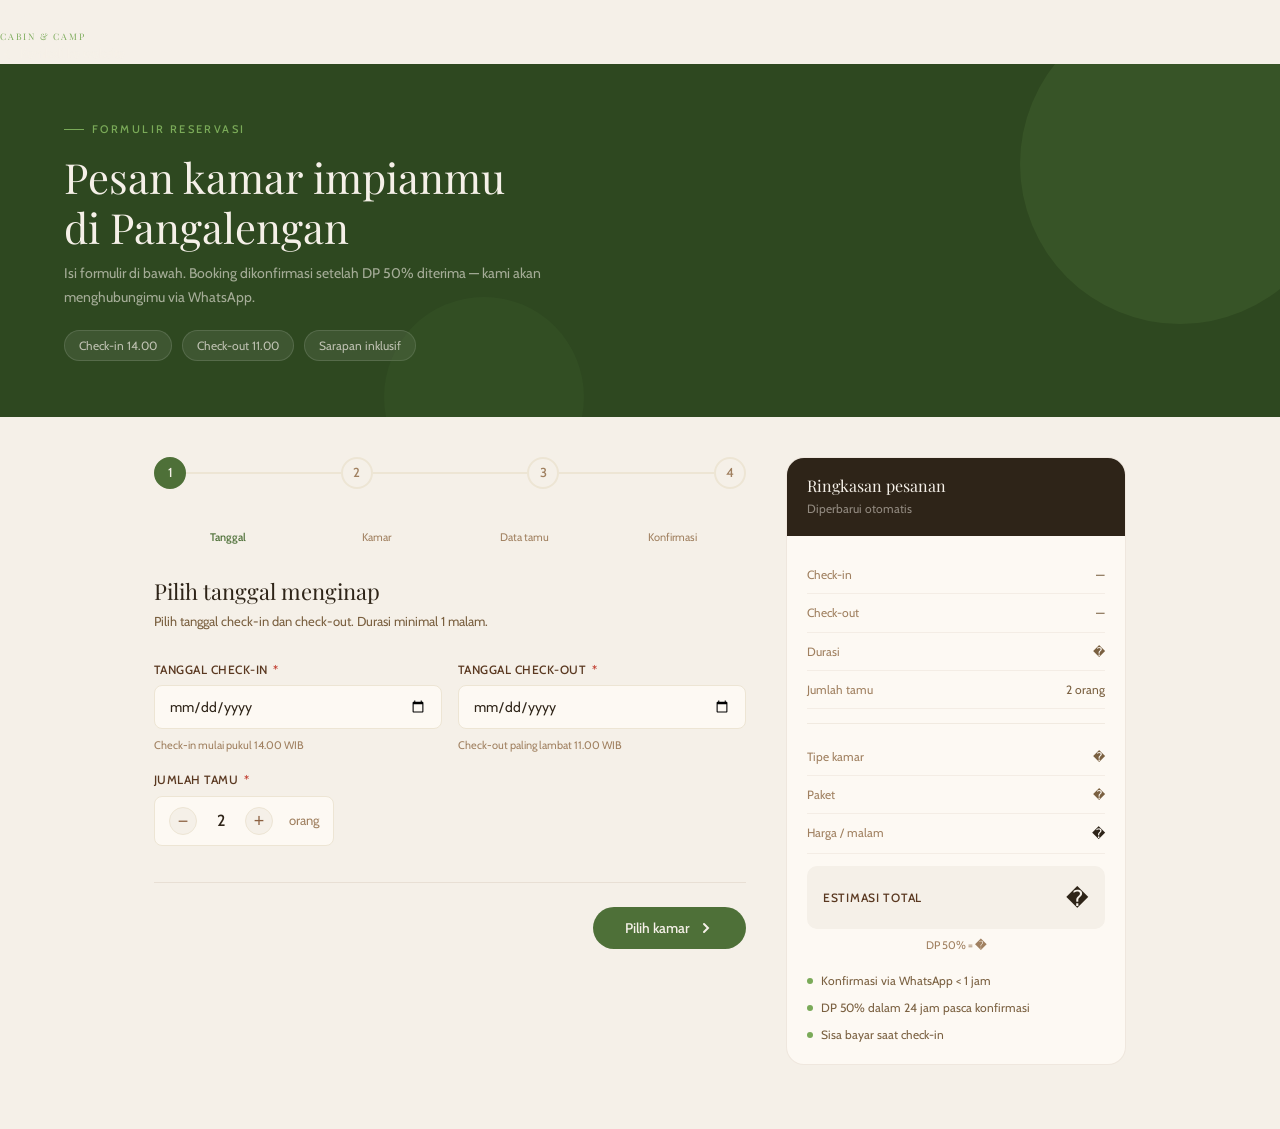
==== cascade-fixed/booking.html @ 4c0bd6e7 "Add files via upload" ====
<!DOCTYPE html>
<html lang="id">
<head>
<meta charset="UTF-8">
<meta name="viewport" content="width=device-width, initial-scale=1.0">
<meta name="description" content="Reservasi glamping Cascade Cabin & Camp — Pangalengan, Bandung.">
<title>Reservasi — Cascade Cabin &amp; Camp</title>
<link rel="preconnect" href="https://fonts.googleapis.com">
<link href="https://fonts.googleapis.com/css2?family=Playfair+Display:ital,wght@0,400;0,500;1,400&family=Cabin:wght@300;400;500&display=swap" rel="stylesheet">
<link rel="stylesheet" href="assets/css/style.css">
<link rel="stylesheet" href="assets/css/style.css">
<link rel="stylesheet" href="assets/css/booking.css">
</head>
<body>

<!-- HEADER -->
<header class="page-header">
  <a href="index.html" class="logo">Cascade <span>Cabin &amp; Camp</span></a>
  <a href="index.html" class="back-link">
    <svg width="14" height="14" viewBox="0 0 16 16" fill="none" stroke="currentColor" stroke-width="1.8" stroke-linecap="round"><path d="M10 4l-4 4 4 4"/></svg>
    Kembali ke website
  </a>
</header>

<!-- HERO BANNER -->
<div class="form-hero">
  <div class="eyebrow">Formulir reservasi</div>
  <h1>Pesan kamar impianmu<br>di Pangalengan</h1>
  <p>Isi formulir di bawah. Booking dikonfirmasi setelah DP 50% diterima — kami akan menghubungimu via WhatsApp.</p>
  <div class="hero-pills">
    <span class="hero-pill">Check-in 14.00</span>
    <span class="hero-pill">Check-out 11.00</span>
    <span class="hero-pill">Sarapan inklusif</span>
      </div>
</div>

<!-- FORM BODY -->
<div class="form-body">
  <div class="form-main">

    <!-- PROGRESS -->
    <div class="progress-track">
      <div class="step-dot active" id="dot-1"><span>1</span></div>
      <div class="step-line" id="line-1"></div>
      <div class="step-dot" id="dot-2"><span>2</span></div>
      <div class="step-line" id="line-2"></div>
      <div class="step-dot" id="dot-3"><span>3</span></div>
      <div class="step-line" id="line-3"></div>
      <div class="step-dot" id="dot-4"><span>4</span></div>
    </div>
    <div class="step-label-row">
      <div class="step-label active" id="lbl-1">Tanggal</div>
      <div class="step-label" id="lbl-2">Kamar</div>
      <div class="step-label" id="lbl-3">Data tamu</div>
      <div class="step-label" id="lbl-4">Konfirmasi</div>
    </div>

    <!-- STEP 1: TANGGAL -->
    <div class="form-section active" id="section-1">
      <h2 class="section-title-sm">Pilih tanggal menginap</h2>
      <p class="section-desc-sm">Pilih tanggal check-in dan check-out. Durasi minimal 1 malam.</p>

      <div class="field-row cols-2">
        <div class="form-field">
          <label class="form-label">Tanggal check-in <span class="req">*</span></label>
          <input type="date" class="form-input" id="checkin" required>
          <div style="font-size:11px;color:var(--text-muted);margin-top:2px;">Check-in mulai pukul 14.00 WIB</div>
          <div class="form-error" id="err-checkin">Pilih tanggal check-in</div>
        </div>
        <div class="form-field">
          <label class="form-label">Tanggal check-out <span class="req">*</span></label>
          <input type="date" class="form-input" id="checkout" required>
          <div style="font-size:11px;color:var(--text-muted);margin-top:2px;">Check-out paling lambat 11.00 WIB</div>
          <div class="form-error" id="err-checkout">Check-out harus setelah check-in</div>
        </div>
      </div>

      <div class="form-field" style="margin-bottom:16px;">
        <label class="form-label">Jumlah tamu <span class="req">*</span></label>
        <div class="counter-wrap">
          <button class="counter-btn" onclick="changeGuest(-1)" type="button">−</button>
          <div class="counter-num" id="guest-num">2</div>
          <button class="counter-btn" onclick="changeGuest(1)" type="button">+</button>
          <span style="font-size:13px;color:var(--text-muted);margin-left:4px;">orang</span>
        </div>
      </div>

      <div class="form-nav">
        <div></div>
        <button class="btn-next" onclick="goTo(2)" type="button">
          Pilih kamar
          <svg width="16" height="16" viewBox="0 0 16 16" fill="none" stroke="currentColor" stroke-width="2" stroke-linecap="round"><path d="M6 4l4 4-4 4"/></svg>
        </button>
      </div>
    </div>

    <!-- STEP 2: KAMAR & PAKET -->
    <div class="form-section" id="section-2">
      <h2 class="section-title-sm">Pilih tipe kamar</h2>
      <p class="section-desc-sm">Pilih tipe akomodasi yang kamu inginkan.</p>

      <div class="unit-grid">
        <div class="unit-card" id="unit-cabin" onclick="selectUnit('cabin')">
          <div class="unit-icon">🏕️</div>
          <div class="unit-name">Forest Tent</div>
          <div class="unit-cap">Maks 4 orang</div>
          <div class="unit-price" id="price-cabin"></div>
        </div>
        <div class="unit-card" id="unit-tent" onclick="selectUnit('tent')">
          <div class="unit-tag">Terlaris</div>
		  <div class="unit-icon">⛺</div>
          <div class="unit-name">Riverside Tent</div>
          <div class="unit-cap">Maks 4 orang</div>
          <div class="unit-price" id="price-tent"></div>
        </div>
        <div class="unit-card" id="unit-lodge" onclick="selectUnit('lodge')">
          <div class="unit-icon">🏠</div>
          <div class="unit-name">Riverside Glamping</div>
          <div class="unit-cap">Maks 6 orang</div>
          <div class="unit-price" id="price-lodge"></div>
        </div>
      </div>
      <div class="form-error" id="err-unit" style="margin-bottom:12px;">Pilih tipe kamar terlebih dahulu</div>

      <div class="form-nav">
        <button class="btn-back" onclick="goTo(1)" type="button">← Kembali</button>
        <button class="btn-next" onclick="goTo(3)" type="button">
          Data tamu
          <svg width="16" height="16" viewBox="0 0 16 16" fill="none" stroke="currentColor" stroke-width="2" stroke-linecap="round"><path d="M6 4l4 4-4 4"/></svg>
        </button>
      </div>
    </div>

    <!-- STEP 3: DATA TAMU -->
    <div class="form-section" id="section-3">
      <h2 class="section-title-sm">Data diri tamu</h2>
      <p class="section-desc-sm">Isi dengan data yang aktif. Konfirmasi booking akan dikirim via WhatsApp.</p>

      <div class="field-row cols-2">
        <div class="form-field">
          <label class="form-label">Nama lengkap <span class="req">*</span></label>
          <input type="text" class="form-input" id="nama" placeholder="Nama sesuai KTP">
          <div class="form-error" id="err-nama">Nama tidak boleh kosong</div>
        </div>
        <div class="form-field">
          <label class="form-label">Nomor WhatsApp <span class="req">*</span></label>
          <input type="tel" class="form-input" id="wa" placeholder="08xxxxxxxxxx">
          <div class="form-error" id="err-wa">Nomor WhatsApp tidak valid</div>
        </div>
      </div>

      <div class="field-row cols-2">
        <div class="form-field">
          <label class="form-label">Email</label>
          <input type="email" class="form-input" id="email" placeholder="email@contoh.com">
          <div class="form-error" id="err-email">Format email tidak valid</div>
        </div>
        <div class="form-field">
          <label class="form-label">Kota asal <span class="req">*</span></label>
          <input type="text" class="form-input" id="kota" placeholder="Jakarta, Depok, dll.">
          <div class="form-error" id="err-kota">Kota asal tidak boleh kosong</div>
        </div>
      </div>

      <div class="form-field" style="margin-bottom:16px;">
        <label class="form-label">Permintaan khusus</label>
        <div class="chip-group" id="chips">
          <div class="chip" onclick="toggleChip(this)">Sarapan vegetarian</div>
          <div class="chip" onclick="toggleChip(this)">Extra selimut</div>
          <div class="chip" onclick="toggleChip(this)">Dekorasi anniversary</div>
          <div class="chip" onclick="toggleChip(this)">Bawa hewan peliharaan</div>
          <div class="chip" onclick="toggleChip(this)">Anak bayi (perlu tempat tidur)</div>
          <div class="chip" onclick="toggleChip(this)">Jemput dari parkiran</div>
        </div>
      </div>

      <div class="form-field" style="margin-bottom:16px;">
        <label class="form-label">Catatan tambahan</label>
        <textarea class="form-textarea" id="catatan" placeholder="Alergi makanan, waktu tiba, atau hal lain yang perlu kami tahu..."></textarea>
      </div>

      <div class="form-field" style="margin-bottom:16px;">
        <label class="form-label">Dari mana kamu tahu Cascade? <span class="req">*</span></label>
        <select class="form-select" id="sumber">
          <option value="">— Pilih sumber —</option>
          <option>Instagram</option>
          <option>Google Maps</option>
          <option>TikTok</option>
          <option>Rekomendasi teman</option>
          <option>Website kami</option>
          <option>Lainnya</option>
        </select>
        <div class="form-error" id="err-sumber">Pilih salah satu</div>
      </div>

      <div class="form-nav">
        <button class="btn-back" onclick="goTo(2)" type="button">← Kembali</button>
        <button class="btn-next" onclick="goTo(4)" type="button">
          Review &amp; kirim
          <svg width="16" height="16" viewBox="0 0 16 16" fill="none" stroke="currentColor" stroke-width="2" stroke-linecap="round"><path d="M6 4l4 4-4 4"/></svg>
        </button>
      </div>
    </div>

    <!-- STEP 4: KONFIRMASI -->
    <div class="form-section" id="section-4">
      <h2 class="section-title-sm">Review pesanan</h2>
      <p class="section-desc-sm">Pastikan semua data sudah benar sebelum mengirim.</p>

      <div style="background:var(--white);border-radius:14px;border:1px solid rgba(139,96,64,0.12);padding:20px 24px;margin-bottom:20px;">
        <div style="font-size:11px;text-transform:uppercase;letter-spacing:0.12em;color:var(--text-muted);margin-bottom:14px;font-weight:500;">Ringkasan booking</div>
        <div id="review-content" style="display:flex;flex-direction:column;gap:10px;"></div>
      </div>

      <div style="background:rgba(78,112,56,0.06);border:1.5px solid rgba(78,112,56,0.18);border-radius:12px;padding:16px 20px;margin-bottom:28px;">
        <div style="font-size:13px;font-weight:500;color:var(--moss-dark);margin-bottom:6px;">Syarat &amp; ketentuan</div>
        <div style="font-size:12px;color:var(--text-soft);line-height:1.7;">DP 50% wajib dibayar dalam 24 jam setelah konfirmasi. Pembatalan &gt; 3 hari: DP kembali 50%. Pembatalan &lt; 3 hari: DP hangus, namun tanggal dapat digeser. Dengan mengirim formulir ini, kamu menyetujui syarat tersebut.</div>
      </div>

      <div class="form-nav">
        <button class="btn-back" onclick="goTo(3)" type="button">← Kembali</button>
        <button class="btn-submit" id="btn-submit" onclick="submitForm()" type="button">
          <div class="spinner"></div>
          <span class="btn-label">Kirim reservasi</span>
          <svg class="btn-icon" width="16" height="16" viewBox="0 0 16 16" fill="none" stroke="currentColor" stroke-width="2" stroke-linecap="round"><path d="M14 2L2 8l5 2 2 5 5-13z"/></svg>
        </button>
      </div>
    </div>

    <!-- SUCCESS -->
    <div class="success-screen" id="success-screen">
      <div class="success-icon">
        <svg viewBox="0 0 40 40" fill="none" xmlns="http://www.w3.org/2000/svg" width="36" height="36">
          <circle cx="20" cy="20" r="18" stroke="#4e7038" stroke-width="2"/>
          <path d="M12 20l6 6 10-12" stroke="#4e7038" stroke-width="2.5" stroke-linecap="round" stroke-linejoin="round"/>
        </svg>
      </div>
      <h2>Reservasi terkirim!</h2>
      <p>Terima kasih, <strong id="success-nama"></strong>. Tim kami akan menghubungimu via WhatsApp dalam 1 jam untuk konfirmasi dan informasi pembayaran DP.</p>
      <div class="success-id">
        ID Booking kamu
        <strong id="success-id-val"></strong>
      </div>
      <br>
      <a id="wa-link" href="#" class="btn btn-wa" target="_blank" style="display:inline-flex;align-items:center;gap:10px;padding:13px 28px;font-size:15px;">
        <svg viewBox="0 0 24 24" width="20" height="20" fill="white"><path d="M12 2C6.48 2 2 6.48 2 12c0 1.85.5 3.58 1.38 5.06L2 22l5.05-1.36C8.44 21.51 10.18 22 12 22c5.52 0 10-4.48 10-10S17.52 2 12 2z"/></svg>
        Chat konfirmasi via WhatsApp
      </a>
      <div style="margin-top:20px;">
        <a href="index.html" class="btn btn-secondary">← Kembali ke website</a>
      </div>
    </div>

  </div>

  <!-- SIDEBAR SUMMARY -->
  <div class="form-sidebar">
    <div class="summary-card">
      <div class="summary-head">
        <h3>Ringkasan pesanan</h3>
        <p>Diperbarui otomatis</p>
      </div>
      <div class="summary-body">
        <div class="summary-row"><div class="sum-label">Check-in</div><div class="sum-value muted" id="sum-checkin">—</div></div>
        <div class="summary-row"><div class="sum-label">Check-out</div><div class="sum-value muted" id="sum-checkout">—</div></div>
        <div class="summary-row"><div class="sum-label">Durasi</div><div class="sum-value muted" id="sum-durasi">—</div></div>
        <div class="summary-row"><div class="sum-label">Jumlah tamu</div><div class="sum-value muted" id="sum-tamu">2 orang</div></div>
        <div class="sum-divider"></div>
        <div class="summary-row"><div class="sum-label">Tipe kamar</div><div class="sum-value muted" id="sum-kamar">—</div></div>
        <div class="summary-row"><div class="sum-label">Paket</div><div class="sum-value muted" id="sum-paket">—</div></div>
        <div class="summary-row"><div class="sum-label">Harga / malam</div><div class="sum-value" id="sum-harga">—</div></div>
        <div class="sum-total">
          <div class="sum-total-label">Estimasi total</div>
          <div class="sum-total-amount" id="sum-total">—</div>
        </div>
        <div class="sum-note">DP 50% = <strong id="sum-dp">—</strong></div>
        <div class="sum-info">
          <div class="sum-info-item"><div class="sum-info-dot"></div>Konfirmasi via WhatsApp &lt; 1 jam</div>
          <div class="sum-info-item"><div class="sum-info-dot"></div>DP 50% dalam 24 jam pasca konfirmasi</div>
          <div class="sum-info-item"><div class="sum-info-dot"></div>Sisa bayar saat check-in</div>
        </div>
      </div>
    </div>
  </div>
</div>

<!-- script.js DULU (berisi CONFIG & helpers), booking.js SESUDAHNYA -->
<script src="assets/js/script.js"></script>
<script src="assets/js/booking.js"></script>
</body>
</html>
---- cascade-fixed/assets/css/style.css ----
/* ============================================================
   CASCADE CABIN & CAMP — Shared Public Stylesheet
   Dipakai oleh: index.html, booking.html
   ============================================================ */

/* ── RESET & BASE ── */
*, *::before, *::after { box-sizing: border-box; margin: 0; padding: 0; }

:root {
  /* Color palette */
  --cream:      #f5f0e8;
  --cream-dark: #ede5d4;
  --cream-mid:  #e8dcc8;
  --bark:       #8b6040;
  --bark-light: #c4a07a;
  --bark-dark:  #5a3820;
  --moss:       #4e7038;
  --moss-light: #7aaa58;
  --moss-dark:  #2e4820;
  --earth:      #2e2418;
  --sand:       #d4b88a;
  --white:      #fdf9f3;
  --text-main:  #2e2418;
  --text-soft:  #7a6040;
  --text-muted: #a08060;
  --error:      #c0392b;
  --success:    #2e7d32;

  /* Spacing */
  --space-xs: 4px;
  --space-sm: 8px;
  --space-md: 16px;
  --space-lg: 24px;
  --space-xl: 40px;
  --space-2xl: 64px;

  /* Typography */
  --font-display: 'Playfair Display', Georgia, serif;
  --font-body:    'Cabin', sans-serif;
  --h1: 64px;
  --h2: 42px;
  --h3: 24px;
  --body: 16px;
  --line-height: 1.6;

  /* Radius */
  --radius-sm: 8px;
  --radius-md: 12px;
  --radius-lg: 18px;
  --radius-xl: 24px;
  --radius-pill: 99px;

  /* Transitions */
  --transition: 0.2s ease;
}

html { scroll-behavior: smooth; }

body {
  font-family: var(--font-body);
  background: var(--cream);
  color: var(--text-main);
  font-size: var(--body);
  line-height: var(--line-height);
  overflow-x: hidden;
}

h1, h2, h3, h4 {
  font-family: var(--font-display);
  line-height: 1.2;
  font-weight: 400;
}

a { text-decoration: none; color: inherit; }
img { display: block; width: 100%; }

/* ── TYPOGRAPHY UTILITIES ── */
.eyebrow {
  display: inline-flex;
  align-items: center;
  gap: var(--space-sm);
  font-size: 11px;
  letter-spacing: 0.22em;
  text-transform: uppercase;
  color: var(--moss);
  font-weight: 500;
}
.eyebrow::before {
  content: '';
  width: 20px;
  height: 1.5px;
  background: var(--moss);
  display: block;
}

/* ── BUTTONS ── */
.btn {
  display: inline-flex;
  align-items: center;
  gap: var(--space-sm);
  font-family: var(--font-body);
  font-size: 14px;
  font-weight: 500;
  border: none;
  cursor: pointer;
  transition: background var(--transition), transform var(--transition), color var(--transition);
  text-decoration: none;
}

.btn-primary {
  background: #4e6b3a;
  color: #fff;
  padding: 12px 28px;
  border-radius: var(--radius-pill);
}
.btn-primary:hover { background: var(--moss-dark); transform: translateY(-1px); color: var(--cream); }

.btn-secondary {
  background: none;
  color: var(--bark);
  border-bottom: 1.5px solid var(--bark-light);
  padding-bottom: 2px;
  border-radius: 0;
  padding-left: 0; padding-right: 0;
}
.btn-secondary:hover { color: var(--moss); border-color: var(--moss); }

.btn-outline {
  background: none;
  color: var(--text-soft);
  border: 1.5px solid var(--cream-dark);
  padding: 10px 22px;
  border-radius: var(--radius-pill);
}
.btn-outline:hover { border-color: var(--bark); color: var(--bark-dark); }

.btn-wa {
  background: #25D366;
  color: #fff;
  padding: 12px 26px;
  border-radius: var(--radius-pill);
}
.btn-wa:hover { background: #1ebe5a; color: #fff; }

/* ── NAVIGATION ── */
.nav {
  position: sticky;
  top: 0;
  z-index: 100;
  background: var(--cream);
  border-bottom: 1px solid rgba(139,96,64,0.15);
  display: flex;
  align-items: center;
  justify-content: space-between;
  padding: 0 5vw;
  height: 64px;
  transition: box-shadow var(--transition);
}

.nav.scrolled { box-shadow: 0 2px 20px rgba(46,36,24,0.08); }

.nav-logo img {
  height: 60px;   /* atur ukuran */
  width: auto;
  display: block;
}

.nav-logo img {
  transition: 0.3s;
}

.nav-logo img:hover {
  transform: scale(1.05);
}

.nav-logo {
  font-family: var(--font-display);
  font-style: italic;
  font-size: 20px;
  color: var(--bark-dark);
  letter-spacing: 0.02em;
}
.nav-logo span {
  display: block;
  font-style: normal;
  font-size: 9px;
  letter-spacing: 0.2em;
  text-transform: uppercase;
  color: var(--moss);
  margin-top: -4px;
}

.nav-links {
  display: flex;
  gap: 32px;
  list-style: none;
  font-size: 14px;
  color: var(--text-soft);
}
.nav-links a:hover { color: var(--moss); transition: color var(--transition); }

.nav-cta {
  background: var(--moss);
  color: var(--cream);
  padding: 9px 22px;
  border-radius: var(--radius-pill);
  font-size: 14px;
  font-weight: 500;
  transition: background var(--transition);
}
.nav-cta:hover { background: var(--moss-dark); color: var(--cream); }

/* Hamburger (mobile) */
.nav-hamburger {
  display: none;
  flex-direction: column;
  gap: 5px;
  cursor: pointer;
  padding: 4px;
}
.nav-hamburger span {
  display: block;
  width: 22px;
  height: 2px;
  background: var(--bark-dark);
  border-radius: 2px;
  transition: all 0.3s;
}
.nav-hamburger.open span:nth-child(1) { transform: rotate(45deg) translate(5px, 5px); }
.nav-hamburger.open span:nth-child(2) { opacity: 0; }
.nav-hamburger.open span:nth-child(3) { transform: rotate(-45deg) translate(5px, -5px); }

.nav-mobile {
  display: none;
  position: fixed;
  top: 64px; left: 0; right: 0;
  background: var(--cream);
  border-bottom: 1px solid rgba(139,96,64,0.15);
  padding: 20px 5vw 28px;
  z-index: 99;
  flex-direction: column;
  gap: 16px;
}
.nav-mobile .btn {
  margin-top: 10px;
  width: 100%;
  justify-content: center;
}
.nav-mobile.open { display: flex; }
.nav-mobile a:not(.btn) { font-size: 16px; color: var(--text-soft); padding: 6px 0; border-bottom: 1px solid rgba(139,96,64,0.1); }
.nav-mobile a:last-child { border-bottom: none; }

/* ── IMAGE ── */
.hero-img {
  width: 100%;
  height: 100%;
  object-fit: cover;
  border-radius: 16px; /* optional biar smooth */
}


/* ── SECTION LAYOUT ── */
.section { padding: 96px 5vw; }
.section-sm { padding: 64px 5vw; }

.section-label {
  display: inline-flex;
  align-items: center;
  gap: var(--space-sm);
  font-size: 11px;
  letter-spacing: 0.2em;
  text-transform: uppercase;
  color: var(--moss);
  font-weight: 500;
  margin-bottom: var(--space-md);
}
.section-label::before {
  content: '';
  width: 20px;
  height: 1.5px;
  background: var(--moss);
  display: block;
}

.section-title {
  font-size: clamp(1.8rem, 3.5vw, 2.6rem);
  color: var(--earth);
  margin-bottom: var(--space-md);
}

.section-desc {
  font-size: 16px;
  color: var(--text-soft);
  line-height: 1.8;
  max-width: 520px;
}

/* ── CARDS ── */
.card {
  background: var(--white);
  border-radius: var(--radius-xl);
  border: 1px solid rgba(139,96,64,0.1);
  overflow: hidden;
  transition: transform 0.25s, box-shadow 0.25s;
}
.card:hover {
  transform: translateY(-5px);
  box-shadow: 0 16px 40px rgba(46,36,24,0.1);
}

/* ── STATUS PILLS ── */
.pill {
  display: inline-block;
  padding: 4px 12px;
  border-radius: var(--radius-pill);
  font-size: 12px;
  font-weight: 500;
}
.pill-moss   { background: rgba(78,112,56,0.12); color: var(--moss-dark); }
.pill-bark   { background: rgba(139,96,64,0.12); color: var(--bark-dark); }
.pill-amber  { background: rgba(212,184,138,0.3); color: var(--bark-dark); }

/* ── FORM ELEMENTS ── */
.form-field { display: flex; flex-direction: column; gap: 6px; }

.form-label {
  font-size: 12px;
  font-weight: 500;
  color: var(--bark-dark);
  letter-spacing: 0.04em;
  text-transform: uppercase;
}
.form-label .req { color: var(--error); margin-left: 2px; }

.form-input,
.form-select,
.form-textarea {
  width: 100%;
  padding: 11px 14px;
  border: 1.5px solid var(--cream-dark);
  border-radius: var(--radius-sm);
  background: var(--white);
  font-family: var(--font-body);
  font-size: 14px;
  color: var(--text-main);
  transition: border-color var(--transition), box-shadow var(--transition);
  outline: none;
  appearance: none;
}
.form-input:focus, .form-select:focus, .form-textarea:focus {
  border-color: var(--moss);
  box-shadow: 0 0 0 3px rgba(78,112,56,0.12);
}
.form-input.error, .form-select.error, .form-textarea.error {
  border-color: var(--error);
}

.form-select {
  background-image: url("data:image/svg+xml,%3Csvg xmlns='http://www.w3.org/2000/svg' width='12' height='12' viewBox='0 0 12 12'%3E%3Cpath d='M2 4l4 4 4-4' fill='none' stroke='%238b6040' stroke-width='1.5' stroke-linecap='round' stroke-linejoin='round'/%3E%3C/svg%3E");
  background-repeat: no-repeat;
  background-position: right 14px center;
  padding-right: 36px;
  cursor: pointer;
}
.form-textarea { resize: vertical; min-height: 90px; line-height: 1.6; }

.form-error {
  font-size: 11px;
  color: var(--error);
  display: none;
}
.form-error.visible { display: block; }

/* ── STATS ── */
.stat-num {
  font-family: var(--font-display);
  font-size: 28px;
  color: var(--earth);
  line-height: 1;
}
.stat-label {
  font-size: 12px;
  color: var(--text-muted);
  margin-top: 4px;
  text-transform: uppercase;
  letter-spacing: 0.1em;
}

/* ── AMENITY PILL ── */
.amenity {
  font-size: 11px;
  background: var(--cream);
  color: var(--bark);
  padding: 3px 10px;
  border-radius: var(--radius-pill);
  border: 1px solid rgba(139,96,64,0.2);
}

/* ── FOOTER ── */
.footer {
  background: var(--bark-dark);
  color: rgba(245,240,232,0.7);
  padding: 60px 5vw 32px;
}

.footer-grid {
  display: grid;
  grid-template-columns: 2fr 1fr 1fr 1fr;
  gap: 40px;
  margin-bottom: 40px;
}

.footer-brand-name {
  font-family: var(--font-display);
  font-style: italic;
  font-size: 22px;
  color: var(--cream);
  margin-bottom: 10px;
}
.footer-brand-name span {
  display: block;
  font-style: normal;
  font-size: 10px;
  letter-spacing: 0.2em;
  text-transform: uppercase;
  color: var(--moss-light);
  margin-top: -2px;
}

.footer-brand p { font-size: 13px; line-height: 1.7; max-width: 260px; }

.footer-col h5 {
  font-family: var(--font-body);
  font-size: 12px;
  font-weight: 500;
  letter-spacing: 0.15em;
  text-transform: uppercase;
  color: var(--cream);
  margin-bottom: 16px;
}

.footer-col ul { list-style: none; display: flex; flex-direction: column; gap: 9px; }
.footer-col li { font-size: 13px; }
.footer-col a { color: rgba(245,240,232,0.6); transition: color var(--transition); }
.footer-col a:hover { color: var(--cream); }

.footer-bottom {
  border-top: 1px solid rgba(245,240,232,0.1);
  padding-top: 24px;
  display: flex;
  justify-content: space-between;
  font-size: 12px;
  flex-wrap: wrap;
  gap: 12px;
}

/* ── TOAST ── */
.toast {
  position: fixed;
  bottom: 24px;
  right: 24px;
  background: var(--earth);
  color: var(--cream);
  padding: 12px 20px;
  border-radius: var(--radius-md);
  font-size: 13px;
  z-index: 999;
  transform: translateY(80px);
  opacity: 0;
  transition: all 0.35s cubic-bezier(0.34,1.56,0.64,1);
}
.toast.show { transform: none; opacity: 1; }
.toast.success { background: var(--moss-dark); }
.toast.error   { background: #7b1e1e; }

/* ── UTILITIES ── */
.text-center  { text-align: center; }
.text-moss    { color: var(--moss); }
.text-soft    { color: var(--text-soft); }
.text-muted   { color: var(--text-muted); }
.mt-sm { margin-top: var(--space-sm); }
.mt-md { margin-top: var(--space-md); }
.mt-lg { margin-top: var(--space-lg); }
.mb-md { margin-bottom: var(--space-md); }
.mb-lg { margin-bottom: var(--space-lg); }

/* ── RESPONSIVE ── */
@media (max-width: 900px) {
  .nav-links, .nav-cta { display: none; }
  .nav-hamburger { display: flex; }
  .footer-grid { grid-template-columns: 1fr 1fr; }
  .section { padding: 64px 5vw; }
}

@media (max-width: 600px) {
  .footer-grid { grid-template-columns: 1fr; }
  .section { padding: 48px 5vw; }
}

/* ── PRICING CAROUSEL (Horizontal Scroll) ── */
#pricing-scroll-addon {
  display: flex;
  gap: 20px;
  overflow-x: auto;
  scroll-snap-type: x mandatory;
  padding-top: 32px;
  padding-bottom: 24px; /* Memberikan ruang agar scrollbar tidak menabrak kartu */
  
  /* Styling Scrollbar untuk Firefox */
  scrollbar-width: thin;
  scrollbar-color: var(--moss) rgba(139, 96, 64, 0.1);
}

/* Styling Scrollbar untuk Chrome, Safari, dan Edge */
#pricing-scroll-addon::-webkit-scrollbar {
  height: 8px; /* Ketebalan scrollbar */
}
#pricing-scroll-addon::-webkit-scrollbar-track {
  background: rgba(139, 96, 64, 0.1); 
  border-radius: 10px;
  margin: 0 5vw; /* Jarak aman di kiri-kanan agar tidak mentok ke tepi layar */
}
#pricing-scroll-addon::-webkit-scrollbar-thumb {
  background: var(--moss); 
  border-radius: 10px;
}
#pricing-scroll-addon::-webkit-scrollbar-thumb:hover {
  background: var(--moss-dark);
}

#pricing-scroll-addon .price-card {
  min-width: 280px;
  max-width: 320px;
  flex-shrink: 0;
  scroll-snap-align: center;
  opacity: 0.4;
  transform: scale(0.9);
  transition: all 0.4s cubic-bezier(0.25, 1, 0.5, 1);
  border: 2px solid transparent;
}

#pricing-scroll-addon .price-card.active {
  opacity: 1;
  transform: scale(1);
  border-color: var(--moss);
  background: var(--white);
  box-shadow: 0 16px 40px rgba(46,36,24,0.12);
}

#pricing-scroll-addon .price-card.active .price-name { color: var(--moss-dark); }
#pricing-scroll-addon .price-card.active .price-pop-label { display: block; }

/* Spacer agar kartu pertama dan terakhir bisa ke tengah */
.carousel-spacer {
  min-width: calc(50vw - 140px);
  flex-shrink: 0;
}

@media (max-width: 600px) {
  #pricing-scroll-addon .price-card { min-width: 260px; max-width: 280px; }
  .carousel-spacer { min-width: calc(50vw - 130px); }
}
---- cascade-fixed/assets/css/style.css ----
/* ============================================================
   CASCADE CABIN & CAMP — Shared Public Stylesheet
   Dipakai oleh: index.html, booking.html
   ============================================================ */

/* ── RESET & BASE ── */
*, *::before, *::after { box-sizing: border-box; margin: 0; padding: 0; }

:root {
  /* Color palette */
  --cream:      #f5f0e8;
  --cream-dark: #ede5d4;
  --cream-mid:  #e8dcc8;
  --bark:       #8b6040;
  --bark-light: #c4a07a;
  --bark-dark:  #5a3820;
  --moss:       #4e7038;
  --moss-light: #7aaa58;
  --moss-dark:  #2e4820;
  --earth:      #2e2418;
  --sand:       #d4b88a;
  --white:      #fdf9f3;
  --text-main:  #2e2418;
  --text-soft:  #7a6040;
  --text-muted: #a08060;
  --error:      #c0392b;
  --success:    #2e7d32;

  /* Spacing */
  --space-xs: 4px;
  --space-sm: 8px;
  --space-md: 16px;
  --space-lg: 24px;
  --space-xl: 40px;
  --space-2xl: 64px;

  /* Typography */
  --font-display: 'Playfair Display', Georgia, serif;
  --font-body:    'Cabin', sans-serif;
  --h1: 64px;
  --h2: 42px;
  --h3: 24px;
  --body: 16px;
  --line-height: 1.6;

  /* Radius */
  --radius-sm: 8px;
  --radius-md: 12px;
  --radius-lg: 18px;
  --radius-xl: 24px;
  --radius-pill: 99px;

  /* Transitions */
  --transition: 0.2s ease;
}

html { scroll-behavior: smooth; }

body {
  font-family: var(--font-body);
  background: var(--cream);
  color: var(--text-main);
  font-size: var(--body);
  line-height: var(--line-height);
  overflow-x: hidden;
}

h1, h2, h3, h4 {
  font-family: var(--font-display);
  line-height: 1.2;
  font-weight: 400;
}

a { text-decoration: none; color: inherit; }
img { display: block; width: 100%; }

/* ── TYPOGRAPHY UTILITIES ── */
.eyebrow {
  display: inline-flex;
  align-items: center;
  gap: var(--space-sm);
  font-size: 11px;
  letter-spacing: 0.22em;
  text-transform: uppercase;
  color: var(--moss);
  font-weight: 500;
}
.eyebrow::before {
  content: '';
  width: 20px;
  height: 1.5px;
  background: var(--moss);
  display: block;
}

/* ── BUTTONS ── */
.btn {
  display: inline-flex;
  align-items: center;
  gap: var(--space-sm);
  font-family: var(--font-body);
  font-size: 14px;
  font-weight: 500;
  border: none;
  cursor: pointer;
  transition: background var(--transition), transform var(--transition), color var(--transition);
  text-decoration: none;
}

.btn-primary {
  background: #4e6b3a;
  color: #fff;
  padding: 12px 28px;
  border-radius: var(--radius-pill);
}
.btn-primary:hover { background: var(--moss-dark); transform: translateY(-1px); color: var(--cream); }

.btn-secondary {
  background: none;
  color: var(--bark);
  border-bottom: 1.5px solid var(--bark-light);
  padding-bottom: 2px;
  border-radius: 0;
  padding-left: 0; padding-right: 0;
}
.btn-secondary:hover { color: var(--moss); border-color: var(--moss); }

.btn-outline {
  background: none;
  color: var(--text-soft);
  border: 1.5px solid var(--cream-dark);
  padding: 10px 22px;
  border-radius: var(--radius-pill);
}
.btn-outline:hover { border-color: var(--bark); color: var(--bark-dark); }

.btn-wa {
  background: #25D366;
  color: #fff;
  padding: 12px 26px;
  border-radius: var(--radius-pill);
}
.btn-wa:hover { background: #1ebe5a; color: #fff; }

/* ── NAVIGATION ── */
.nav {
  position: sticky;
  top: 0;
  z-index: 100;
  background: var(--cream);
  border-bottom: 1px solid rgba(139,96,64,0.15);
  display: flex;
  align-items: center;
  justify-content: space-between;
  padding: 0 5vw;
  height: 64px;
  transition: box-shadow var(--transition);
}

.nav.scrolled { box-shadow: 0 2px 20px rgba(46,36,24,0.08); }

.nav-logo img {
  height: 60px;   /* atur ukuran */
  width: auto;
  display: block;
}

.nav-logo img {
  transition: 0.3s;
}

.nav-logo img:hover {
  transform: scale(1.05);
}

.nav-logo {
  font-family: var(--font-display);
  font-style: italic;
  font-size: 20px;
  color: var(--bark-dark);
  letter-spacing: 0.02em;
}
.nav-logo span {
  display: block;
  font-style: normal;
  font-size: 9px;
  letter-spacing: 0.2em;
  text-transform: uppercase;
  color: var(--moss);
  margin-top: -4px;
}

.nav-links {
  display: flex;
  gap: 32px;
  list-style: none;
  font-size: 14px;
  color: var(--text-soft);
}
.nav-links a:hover { color: var(--moss); transition: color var(--transition); }

.nav-cta {
  background: var(--moss);
  color: var(--cream);
  padding: 9px 22px;
  border-radius: var(--radius-pill);
  font-size: 14px;
  font-weight: 500;
  transition: background var(--transition);
}
.nav-cta:hover { background: var(--moss-dark); color: var(--cream); }

/* Hamburger (mobile) */
.nav-hamburger {
  display: none;
  flex-direction: column;
  gap: 5px;
  cursor: pointer;
  padding: 4px;
}
.nav-hamburger span {
  display: block;
  width: 22px;
  height: 2px;
  background: var(--bark-dark);
  border-radius: 2px;
  transition: all 0.3s;
}
.nav-hamburger.open span:nth-child(1) { transform: rotate(45deg) translate(5px, 5px); }
.nav-hamburger.open span:nth-child(2) { opacity: 0; }
.nav-hamburger.open span:nth-child(3) { transform: rotate(-45deg) translate(5px, -5px); }

.nav-mobile {
  display: none;
  position: fixed;
  top: 64px; left: 0; right: 0;
  background: var(--cream);
  border-bottom: 1px solid rgba(139,96,64,0.15);
  padding: 20px 5vw 28px;
  z-index: 99;
  flex-direction: column;
  gap: 16px;
}
.nav-mobile .btn {
  margin-top: 10px;
  width: 100%;
  justify-content: center;
}
.nav-mobile.open { display: flex; }
.nav-mobile a:not(.btn) { font-size: 16px; color: var(--text-soft); padding: 6px 0; border-bottom: 1px solid rgba(139,96,64,0.1); }
.nav-mobile a:last-child { border-bottom: none; }

/* ── IMAGE ── */
.hero-img {
  width: 100%;
  height: 100%;
  object-fit: cover;
  border-radius: 16px; /* optional biar smooth */
}


/* ── SECTION LAYOUT ── */
.section { padding: 96px 5vw; }
.section-sm { padding: 64px 5vw; }

.section-label {
  display: inline-flex;
  align-items: center;
  gap: var(--space-sm);
  font-size: 11px;
  letter-spacing: 0.2em;
  text-transform: uppercase;
  color: var(--moss);
  font-weight: 500;
  margin-bottom: var(--space-md);
}
.section-label::before {
  content: '';
  width: 20px;
  height: 1.5px;
  background: var(--moss);
  display: block;
}

.section-title {
  font-size: clamp(1.8rem, 3.5vw, 2.6rem);
  color: var(--earth);
  margin-bottom: var(--space-md);
}

.section-desc {
  font-size: 16px;
  color: var(--text-soft);
  line-height: 1.8;
  max-width: 520px;
}

/* ── CARDS ── */
.card {
  background: var(--white);
  border-radius: var(--radius-xl);
  border: 1px solid rgba(139,96,64,0.1);
  overflow: hidden;
  transition: transform 0.25s, box-shadow 0.25s;
}
.card:hover {
  transform: translateY(-5px);
  box-shadow: 0 16px 40px rgba(46,36,24,0.1);
}

/* ── STATUS PILLS ── */
.pill {
  display: inline-block;
  padding: 4px 12px;
  border-radius: var(--radius-pill);
  font-size: 12px;
  font-weight: 500;
}
.pill-moss   { background: rgba(78,112,56,0.12); color: var(--moss-dark); }
.pill-bark   { background: rgba(139,96,64,0.12); color: var(--bark-dark); }
.pill-amber  { background: rgba(212,184,138,0.3); color: var(--bark-dark); }

/* ── FORM ELEMENTS ── */
.form-field { display: flex; flex-direction: column; gap: 6px; }

.form-label {
  font-size: 12px;
  font-weight: 500;
  color: var(--bark-dark);
  letter-spacing: 0.04em;
  text-transform: uppercase;
}
.form-label .req { color: var(--error); margin-left: 2px; }

.form-input,
.form-select,
.form-textarea {
  width: 100%;
  padding: 11px 14px;
  border: 1.5px solid var(--cream-dark);
  border-radius: var(--radius-sm);
  background: var(--white);
  font-family: var(--font-body);
  font-size: 14px;
  color: var(--text-main);
  transition: border-color var(--transition), box-shadow var(--transition);
  outline: none;
  appearance: none;
}
.form-input:focus, .form-select:focus, .form-textarea:focus {
  border-color: var(--moss);
  box-shadow: 0 0 0 3px rgba(78,112,56,0.12);
}
.form-input.error, .form-select.error, .form-textarea.error {
  border-color: var(--error);
}

.form-select {
  background-image: url("data:image/svg+xml,%3Csvg xmlns='http://www.w3.org/2000/svg' width='12' height='12' viewBox='0 0 12 12'%3E%3Cpath d='M2 4l4 4 4-4' fill='none' stroke='%238b6040' stroke-width='1.5' stroke-linecap='round' stroke-linejoin='round'/%3E%3C/svg%3E");
  background-repeat: no-repeat;
  background-position: right 14px center;
  padding-right: 36px;
  cursor: pointer;
}
.form-textarea { resize: vertical; min-height: 90px; line-height: 1.6; }

.form-error {
  font-size: 11px;
  color: var(--error);
  display: none;
}
.form-error.visible { display: block; }

/* ── STATS ── */
.stat-num {
  font-family: var(--font-display);
  font-size: 28px;
  color: var(--earth);
  line-height: 1;
}
.stat-label {
  font-size: 12px;
  color: var(--text-muted);
  margin-top: 4px;
  text-transform: uppercase;
  letter-spacing: 0.1em;
}

/* ── AMENITY PILL ── */
.amenity {
  font-size: 11px;
  background: var(--cream);
  color: var(--bark);
  padding: 3px 10px;
  border-radius: var(--radius-pill);
  border: 1px solid rgba(139,96,64,0.2);
}

/* ── FOOTER ── */
.footer {
  background: var(--bark-dark);
  color: rgba(245,240,232,0.7);
  padding: 60px 5vw 32px;
}

.footer-grid {
  display: grid;
  grid-template-columns: 2fr 1fr 1fr 1fr;
  gap: 40px;
  margin-bottom: 40px;
}

.footer-brand-name {
  font-family: var(--font-display);
  font-style: italic;
  font-size: 22px;
  color: var(--cream);
  margin-bottom: 10px;
}
.footer-brand-name span {
  display: block;
  font-style: normal;
  font-size: 10px;
  letter-spacing: 0.2em;
  text-transform: uppercase;
  color: var(--moss-light);
  margin-top: -2px;
}

.footer-brand p { font-size: 13px; line-height: 1.7; max-width: 260px; }

.footer-col h5 {
  font-family: var(--font-body);
  font-size: 12px;
  font-weight: 500;
  letter-spacing: 0.15em;
  text-transform: uppercase;
  color: var(--cream);
  margin-bottom: 16px;
}

.footer-col ul { list-style: none; display: flex; flex-direction: column; gap: 9px; }
.footer-col li { font-size: 13px; }
.footer-col a { color: rgba(245,240,232,0.6); transition: color var(--transition); }
.footer-col a:hover { color: var(--cream); }

.footer-bottom {
  border-top: 1px solid rgba(245,240,232,0.1);
  padding-top: 24px;
  display: flex;
  justify-content: space-between;
  font-size: 12px;
  flex-wrap: wrap;
  gap: 12px;
}

/* ── TOAST ── */
.toast {
  position: fixed;
  bottom: 24px;
  right: 24px;
  background: var(--earth);
  color: var(--cream);
  padding: 12px 20px;
  border-radius: var(--radius-md);
  font-size: 13px;
  z-index: 999;
  transform: translateY(80px);
  opacity: 0;
  transition: all 0.35s cubic-bezier(0.34,1.56,0.64,1);
}
.toast.show { transform: none; opacity: 1; }
.toast.success { background: var(--moss-dark); }
.toast.error   { background: #7b1e1e; }

/* ── UTILITIES ── */
.text-center  { text-align: center; }
.text-moss    { color: var(--moss); }
.text-soft    { color: var(--text-soft); }
.text-muted   { color: var(--text-muted); }
.mt-sm { margin-top: var(--space-sm); }
.mt-md { margin-top: var(--space-md); }
.mt-lg { margin-top: var(--space-lg); }
.mb-md { margin-bottom: var(--space-md); }
.mb-lg { margin-bottom: var(--space-lg); }

/* ── RESPONSIVE ── */
@media (max-width: 900px) {
  .nav-links, .nav-cta { display: none; }
  .nav-hamburger { display: flex; }
  .footer-grid { grid-template-columns: 1fr 1fr; }
  .section { padding: 64px 5vw; }
}

@media (max-width: 600px) {
  .footer-grid { grid-template-columns: 1fr; }
  .section { padding: 48px 5vw; }
}

/* ── PRICING CAROUSEL (Horizontal Scroll) ── */
#pricing-scroll-addon {
  display: flex;
  gap: 20px;
  overflow-x: auto;
  scroll-snap-type: x mandatory;
  padding-top: 32px;
  padding-bottom: 24px; /* Memberikan ruang agar scrollbar tidak menabrak kartu */
  
  /* Styling Scrollbar untuk Firefox */
  scrollbar-width: thin;
  scrollbar-color: var(--moss) rgba(139, 96, 64, 0.1);
}

/* Styling Scrollbar untuk Chrome, Safari, dan Edge */
#pricing-scroll-addon::-webkit-scrollbar {
  height: 8px; /* Ketebalan scrollbar */
}
#pricing-scroll-addon::-webkit-scrollbar-track {
  background: rgba(139, 96, 64, 0.1); 
  border-radius: 10px;
  margin: 0 5vw; /* Jarak aman di kiri-kanan agar tidak mentok ke tepi layar */
}
#pricing-scroll-addon::-webkit-scrollbar-thumb {
  background: var(--moss); 
  border-radius: 10px;
}
#pricing-scroll-addon::-webkit-scrollbar-thumb:hover {
  background: var(--moss-dark);
}

#pricing-scroll-addon .price-card {
  min-width: 280px;
  max-width: 320px;
  flex-shrink: 0;
  scroll-snap-align: center;
  opacity: 0.4;
  transform: scale(0.9);
  transition: all 0.4s cubic-bezier(0.25, 1, 0.5, 1);
  border: 2px solid transparent;
}

#pricing-scroll-addon .price-card.active {
  opacity: 1;
  transform: scale(1);
  border-color: var(--moss);
  background: var(--white);
  box-shadow: 0 16px 40px rgba(46,36,24,0.12);
}

#pricing-scroll-addon .price-card.active .price-name { color: var(--moss-dark); }
#pricing-scroll-addon .price-card.active .price-pop-label { display: block; }

/* Spacer agar kartu pertama dan terakhir bisa ke tengah */
.carousel-spacer {
  min-width: calc(50vw - 140px);
  flex-shrink: 0;
}

@media (max-width: 600px) {
  #pricing-scroll-addon .price-card { min-width: 260px; max-width: 280px; }
  .carousel-spacer { min-width: calc(50vw - 130px); }
}
---- cascade-fixed/assets/css/booking.css ----
<style>
/* ── PAGE HEADER ── */
.page-header {
  background: var(--earth);
  padding: 20px 5vw;
  display: flex;
  align-items: center;
  justify-content: space-between;
}
.page-header .logo {
  font-family: var(--font-display);
  font-style: italic;
  font-size: 20px;
  color: var(--cream);
}
.page-header .logo span {
  display: block;
  font-style: normal;
  font-size: 9px;
  letter-spacing: 0.2em;
  text-transform: uppercase;
  color: var(--moss-light);
  margin-top: -3px;
}
.back-link {
  font-size: 13px;
  color: rgba(245,240,232,0.55);
  display: flex;
  align-items: center;
  gap: 6px;
  transition: color var(--transition);
}
.back-link:hover { color: var(--cream); }

/* ── FORM HERO ── */
.form-hero {
  background: var(--moss-dark);
  padding: 48px 5vw 56px;
  position: relative;
  overflow: hidden;
}
.form-hero::before {
  content: '';
  position: absolute;
  right: -60px; top: -60px;
  width: 320px; height: 320px;
  border-radius: 50%;
  background: rgba(122,170,88,0.12);
}
.form-hero::after {
  content: '';
  position: absolute;
  left: 30%; bottom: -80px;
  width: 200px; height: 200px;
  border-radius: 50%;
  background: rgba(78,112,56,0.15);
}
.form-hero .eyebrow { color: var(--moss-light); }
.form-hero .eyebrow::before { background: var(--moss-light); }
.form-hero h1 {
  font-size: clamp(1.8rem, 4vw, 2.6rem);
  color: var(--cream);
  margin: 14px 0 10px;
}
.form-hero p { font-size: 14px; color: rgba(245,240,232,0.6); max-width: 480px; line-height: 1.7; }
.hero-pills { display: flex; gap: 10px; flex-wrap: wrap; margin-top: 20px; }
.hero-pill { background: rgba(255,255,255,0.08); border: 1px solid rgba(255,255,255,0.12); border-radius: var(--radius-pill); padding: 5px 14px; font-size: 12px; color: rgba(245,240,232,0.7); }

/* ── FORM BODY LAYOUT ── */
.form-body {
  flex: 1;
  display: grid;
  grid-template-columns: 1fr 340px;
  gap: 0;
  max-width: 1100px;
  margin: 0 auto;
  width: 100%;
  padding: 0 5vw 64px;
}
.form-main { padding: 40px 40px 0 0; }
.form-sidebar { padding: 40px 0 0; }

/* ── PROGRESS STEPS ── */
.progress-track { display: flex; align-items: center; margin-bottom: 40px; }
.step-dot {
  width: 32px; height: 32px;
  border-radius: 50%;
  border: 2px solid var(--cream-dark);
  background: var(--cream);
  display: flex; align-items: center; justify-content: center;
  font-size: 13px; font-weight: 500; color: var(--text-muted);
  position: relative; z-index: 1;
  transition: all 0.3s; flex-shrink: 0;
}
.step-dot.active { background: var(--moss); border-color: var(--moss); color: var(--cream); }
.step-dot.done   { background: var(--moss-light); border-color: var(--moss-light); color: var(--cream); }
.step-dot.done::after { content: '✓'; font-size: 14px; }
.step-dot.done span { display: none; }
.step-line { flex: 1; height: 2px; background: var(--cream-dark); transition: background 0.3s; }
.step-line.done { background: var(--moss-light); }
.step-label-row { display: flex; justify-content: space-between; margin-top: 8px; margin-bottom: 32px; }
.step-label { font-size: 11px; color: var(--text-muted); text-align: center; flex: 1; transition: color 0.3s; }
.step-label.active { color: var(--moss); font-weight: 500; }
.step-label.done   { color: var(--moss-light); }

/* ── FORM SECTIONS ── */
.form-section { display: none; animation: fadeIn 0.3s ease; }
.form-section.active { display: block; }
@keyframes fadeIn { from { opacity:0; transform:translateY(10px); } to { opacity:1; transform:none; } }

.section-title-sm {
  font-family: var(--font-display);
  font-size: 22px;
  color: var(--earth);
  margin-bottom: 6px;
  font-weight: 400;
}
.section-desc-sm { font-size: 13px; color: var(--text-soft); margin-bottom: 28px; line-height: 1.6; }

.field-row { display: grid; gap: 16px; margin-bottom: 16px; }
.field-row.cols-2 { grid-template-columns: 1fr 1fr; }
.field-row.cols-3 { grid-template-columns: 1fr 1fr 1fr; }

/* ── GUEST COUNTER ── */
.counter-wrap {
  display: flex; align-items: center; gap: 12px;
  padding: 10px 14px; border: 1.5px solid var(--cream-dark);
  border-radius: var(--radius-sm); background: var(--white);
  width: fit-content;
}
.counter-btn {
  width: 28px; height: 28px; border-radius: 50%;
  border: 1.5px solid var(--cream-dark); background: var(--cream);
  cursor: pointer; display: flex; align-items: center; justify-content: center;
  font-size: 18px; color: var(--bark); line-height: 1;
  transition: all var(--transition); user-select: none;
}
.counter-btn:hover { border-color: var(--moss); color: var(--moss); background: rgba(78,112,56,0.08); }
.counter-num { font-size: 16px; font-weight: 500; color: var(--earth); min-width: 24px; text-align: center; }

/* ── UNIT CARDS ── */
.unit-grid { display: grid; grid-template-columns: repeat(3,1fr); gap: 10px; margin-bottom: 16px; }
.unit-card {
  border: 1.5px solid var(--cream-dark); border-radius: var(--radius-md);
  padding: 14px 12px; cursor: pointer; background: var(--white);
  transition: border-color var(--transition), background var(--transition);
  text-align: center; position: relative;
}
.unit-card:hover { border-color: var(--moss-light); }
.unit-card.selected { border-color: var(--moss); background: rgba(78,112,56,0.05); }
.unit-tag { position: absolute; top: -8px; left: 50%; transform: translateX(-50%); background: var(--moss-light); color: var(--moss-dark); font-size: 9px; font-weight: 500; padding: 2px 8px; border-radius: 99px; white-space: nowrap; }
.unit-icon  { font-size: 22px; margin-bottom: 6px; line-height: 1; }
.unit-name  { font-size: 13px; font-weight: 500; color: var(--earth); }
.unit-cap   { font-size: 11px; color: var(--text-muted); margin-top: 2px; }
.unit-price { font-size: 12px; color: var(--moss); font-weight: 500; margin-top: 4px; }

/* ── PACKAGE OPTIONS ── */
.pkg-list { display: flex; flex-direction: column; gap: 10px; margin-bottom: 16px; }
.pkg-option {
  display: flex; align-items: center; gap: 14px;
  padding: 14px 16px; border: 1.5px solid var(--cream-dark);
  border-radius: var(--radius-md); cursor: pointer; background: var(--white);
  transition: border-color var(--transition), background var(--transition);
}
.pkg-option:hover { border-color: var(--moss-light); }
.pkg-option.selected { border-color: var(--moss); background: rgba(78,112,56,0.05); }
.pkg-radio {
  width: 18px; height: 18px; border-radius: 50%;
  border: 2px solid var(--cream-dark); flex-shrink: 0;
  display: flex; align-items: center; justify-content: center;
  transition: border-color var(--transition);
}
.pkg-option.selected .pkg-radio { border-color: var(--moss); background: var(--moss); }
.pkg-option.selected .pkg-radio::after { content: ''; width: 6px; height: 6px; border-radius: 50%; background: var(--cream); }
.pkg-info { flex: 1; }
.pkg-name  { font-size: 14px; font-weight: 500; color: var(--earth); }
.pkg-desc  { font-size: 12px; color: var(--text-soft); margin-top: 2px; }
.pkg-price { font-size: 15px; font-weight: 500; color: var(--moss); }
.pkg-per   { font-size: 11px; color: var(--text-muted); }

/* ── CHIPS ── */
.chip-group { display: flex; flex-wrap: wrap; gap: 8px; margin-bottom: 16px; }
.chip {
  padding: 6px 14px; border-radius: var(--radius-pill);
  border: 1.5px solid var(--cream-dark); background: var(--white);
  font-size: 12px; color: var(--text-soft); cursor: pointer;
  transition: all var(--transition); user-select: none;
}
.chip:hover { border-color: var(--moss-light); color: var(--moss); }
.chip.selected { background: var(--moss); border-color: var(--moss); color: var(--cream); }

/* ── FORM NAV BUTTONS ── */
.form-nav {
  display: flex; justify-content: space-between; align-items: center;
  margin-top: 36px; padding-top: 24px;
  border-top: 1px solid rgba(139,96,64,0.12);
}
.btn-back {
  background: none; border: 1.5px solid var(--cream-dark);
  border-radius: var(--radius-pill); padding: 11px 24px;
  font-family: var(--font-body); font-size: 14px; color: var(--text-soft);
  cursor: pointer; transition: border-color var(--transition), color var(--transition);
}
.btn-back:hover { border-color: var(--bark); color: var(--bark-dark); }
.btn-next {
  background: var(--moss); border: none; border-radius: var(--radius-pill);
  padding: 12px 32px; font-family: var(--font-body); font-size: 14px; font-weight: 500;
  color: var(--cream); cursor: pointer;
  display: flex; align-items: center; gap: 8px;
  transition: background var(--transition), transform var(--transition);
}
.btn-next:hover { background: var(--moss-dark); transform: translateY(-1px); }
.btn-submit {
  background: var(--bark-dark); border: none; border-radius: var(--radius-pill);
  padding: 13px 36px; font-family: var(--font-body); font-size: 15px; font-weight: 500;
  color: var(--cream); cursor: pointer;
  display: flex; align-items: center; gap: 8px;
  transition: background var(--transition), transform var(--transition);
}
.btn-submit:hover { background: var(--earth); transform: translateY(-1px); }
.btn-submit:disabled { opacity: 0.6; cursor: not-allowed; transform: none; }
.spinner {
  width: 18px; height: 18px;
  border: 2.5px solid rgba(245,240,232,0.3);
  border-top-color: var(--cream);
  border-radius: 50%;
  animation: spin 0.7s linear infinite;
  display: none;
}
.btn-submit.loading .spinner { display: block; }
.btn-submit.loading .btn-label, .btn-submit.loading .btn-icon { display: none; }
@keyframes spin { to { transform: rotate(360deg); } }

/* ── SUMMARY SIDEBAR ── */
.summary-card {
  background: var(--white); border-radius: 18px;
  border: 1px solid rgba(139,96,64,0.12); overflow: hidden;
  position: sticky; top: 24px;
}
.summary-head { background: var(--earth); padding: 18px 20px; }
.summary-head h3 { font-family: var(--font-display); font-size: 16px; color: var(--cream); font-weight: 400; margin-bottom: 4px; }
.summary-head p { font-size: 12px; color: rgba(245,240,232,0.5); }
.summary-body { padding: 20px; }
.summary-row { display: flex; justify-content: space-between; align-items: flex-start; padding: 9px 0; border-bottom: 1px solid rgba(139,96,64,0.08); gap: 12px; }
.summary-row:last-child { border-bottom: none; }
.sum-label { font-size: 12px; color: var(--text-muted); }
.sum-value { font-size: 13px; color: var(--text-main); font-weight: 500; text-align: right; }
.sum-value.muted { color: var(--text-soft); font-weight: 400; font-size: 12px; }
.sum-divider { height: 1px; background: rgba(139,96,64,0.1); margin: 14px 0; }
.sum-total { background: var(--cream); border-radius: 10px; padding: 14px 16px; margin-top: 12px; display: flex; justify-content: space-between; align-items: center; }
.sum-total-label { font-size: 12px; font-weight: 500; color: var(--bark-dark); text-transform: uppercase; letter-spacing: 0.06em; }
.sum-total-amount { font-family: var(--font-display); font-size: 22px; color: var(--earth); }
.sum-note { font-size: 11px; color: var(--text-muted); margin-top: 8px; text-align: center; }
.sum-info { margin-top: 16px; display: flex; flex-direction: column; gap: 8px; }
.sum-info-item { display: flex; align-items: center; gap: 8px; font-size: 12px; color: var(--text-soft); }
.sum-info-dot { width: 6px; height: 6px; border-radius: 50%; background: var(--moss-light); flex-shrink: 0; }

/* ── SUCCESS SCREEN ── */
.success-screen { display: none; text-align: center; padding: 60px 20px; animation: fadeIn 0.5s ease; }
.success-screen.visible { display: block; }
.success-icon { width: 72px; height: 72px; border-radius: 50%; background: rgba(78,112,56,0.12); display: flex; align-items: center; justify-content: center; margin: 0 auto 24px; }
.success-screen h2 { font-family: var(--font-display); font-size: 26px; color: var(--earth); margin-bottom: 10px; font-weight: 400; }
.success-screen p  { font-size: 14px; color: var(--text-soft); line-height: 1.7; max-width: 400px; margin: 0 auto 24px; }
.success-id { background: var(--cream); border: 1px dashed var(--bark-light); border-radius: 10px; padding: 12px 24px; display: inline-block; font-size: 14px; color: var(--bark-dark); margin-bottom: 28px; }
.success-id strong { font-family: var(--font-display); font-size: 20px; color: var(--earth); display: block; }

/* ── RESPONSIVE ── */
@media (max-width: 820px) {
  .form-body { grid-template-columns: 1fr; }
  .form-main { padding: 32px 0 0; }
  .form-sidebar { padding: 0; }
  .summary-card { position: static; }
  .field-row.cols-2, .field-row.cols-3 { grid-template-columns: 1fr; }
  .unit-grid { grid-template-columns: 1fr 1fr; }
}
@media (max-width: 480px) {
  .unit-grid { grid-template-columns: 1fr; }
  .form-hero { padding: 36px 5vw 44px; }
}
</style>
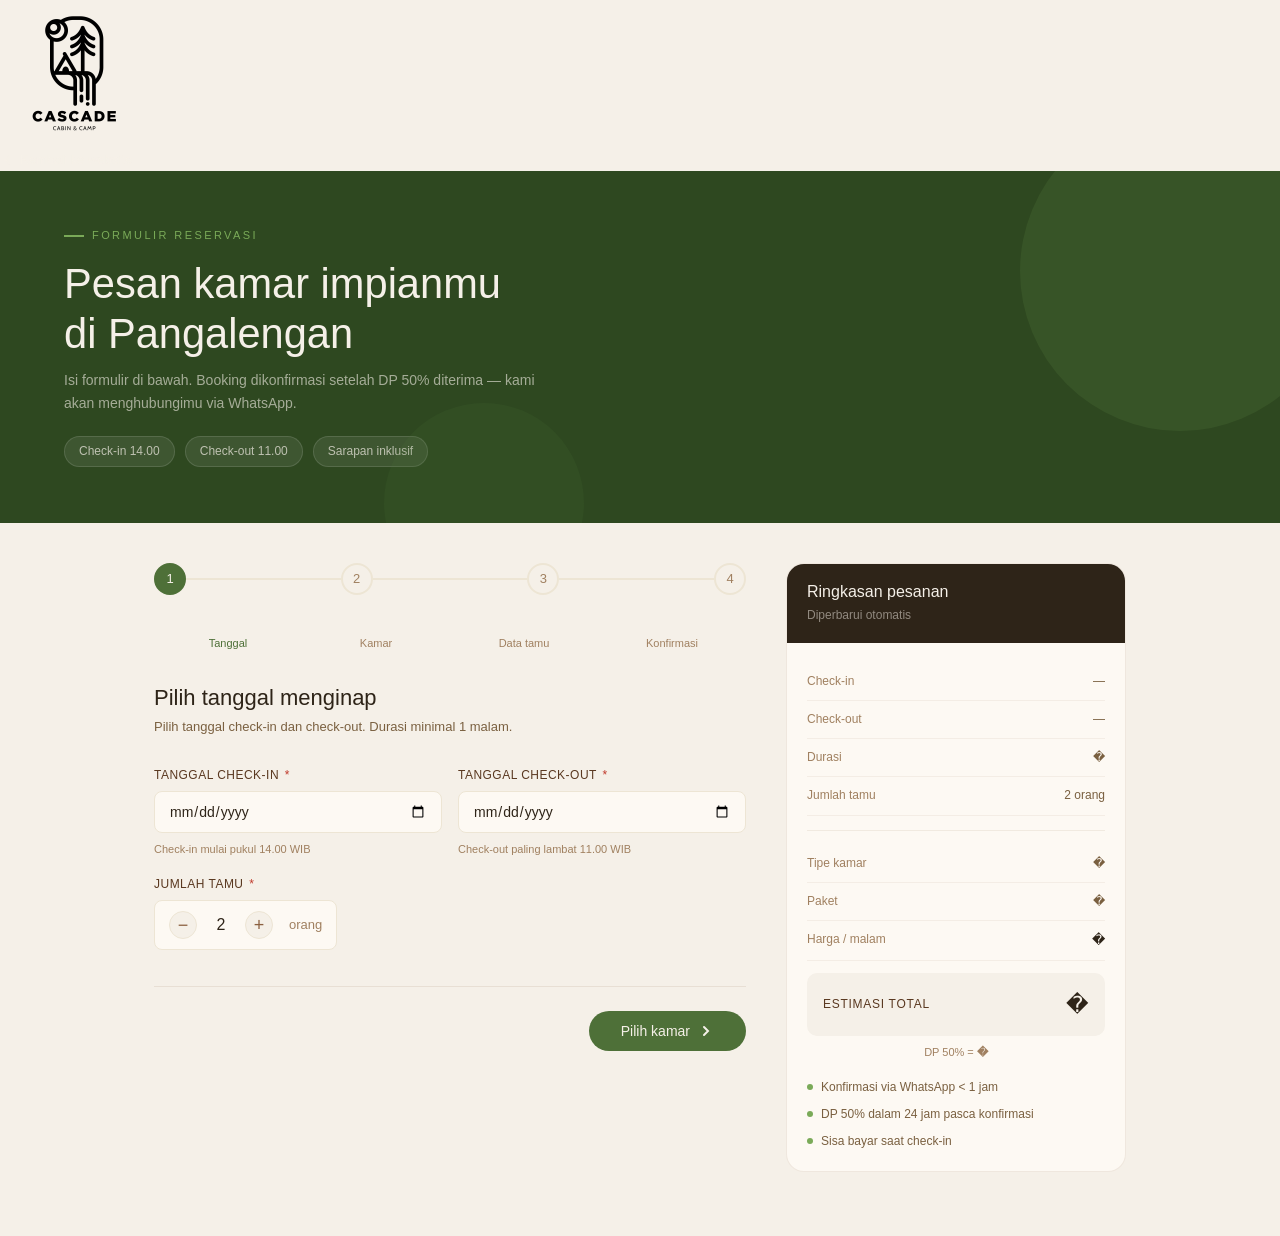
==== commit 37214b6f: "Add files via upload" ====
--- a/cascade-fixed/booking.html
+++ b/cascade-fixed/booking.html
@@ -15,7 +15,9 @@
 
 <!-- HEADER -->
 <header class="page-header">
-  <a href="index.html" class="logo">Cascade <span>Cabin &amp; Camp</span></a>
+  <a href="index.html" class="logo">
+	  <img src="assets/img/logoHitam.png" alt="Cascade Cabin & Camp" style="height: 150px; width: auto; object-fit: contain;">
+  </a>
   <a href="index.html" class="back-link">
     <svg width="14" height="14" viewBox="0 0 16 16" fill="none" stroke="currentColor" stroke-width="1.8" stroke-linecap="round"><path d="M10 4l-4 4 4 4"/></svg>
     Kembali ke website
@@ -116,8 +118,14 @@
         <div class="unit-card" id="unit-lodge" onclick="selectUnit('lodge')">
           <div class="unit-icon">🏠</div>
           <div class="unit-name">Riverside Glamping</div>
-          <div class="unit-cap">Maks 6 orang</div>
+          <div class="unit-cap">Maks 4 orang</div>
           <div class="unit-price" id="price-lodge"></div>
+        </div>
+		<div class="unit-card" id="unit-cascading" onclick="selectUnit('cascading')">
+          <div class="unit-icon">⛺</div>
+          <div class="unit-name">Cascading Riverside Tent</div>
+          <div class="unit-cap">Maks 4 orang</div>
+          <div class="unit-price" id="price-cascading"></div>
         </div>
       </div>
       <div class="form-error" id="err-unit" style="margin-bottom:12px;">Pilih tipe kamar terlebih dahulu</div>
@@ -165,12 +173,8 @@
       <div class="form-field" style="margin-bottom:16px;">
         <label class="form-label">Permintaan khusus</label>
         <div class="chip-group" id="chips">
-          <div class="chip" onclick="toggleChip(this)">Sarapan vegetarian</div>
           <div class="chip" onclick="toggleChip(this)">Extra selimut</div>
-          <div class="chip" onclick="toggleChip(this)">Dekorasi anniversary</div>
-          <div class="chip" onclick="toggleChip(this)">Bawa hewan peliharaan</div>
-          <div class="chip" onclick="toggleChip(this)">Anak bayi (perlu tempat tidur)</div>
-          <div class="chip" onclick="toggleChip(this)">Jemput dari parkiran</div>
+          <div class="chip" onclick="toggleChip(this)">Porter barang dari parkiran</div>
         </div>
       </div>
 
--- a/cascade-fixed/assets/css/style.css
+++ b/cascade-fixed/assets/css/style.css
@@ -35,8 +35,9 @@
   --space-2xl: 64px;
 
   /* Typography */
-  --font-display: 'Playfair Display', Georgia, serif;
-  --font-body:    'Cabin', sans-serif;
+  /* Typography - UBAH BAGIAN INI */
+  --font-display: 'Helvetica Neue', Helvetica, Arial, sans-serif;
+  --font-body:    'Helvetica Neue', Helvetica, Arial, sans-serif;
   --h1: 64px;
   --h2: 42px;
   --h3: 24px;
--- a/cascade-fixed/assets/css/style.css
+++ b/cascade-fixed/assets/css/style.css
@@ -35,8 +35,9 @@
   --space-2xl: 64px;
 
   /* Typography */
-  --font-display: 'Playfair Display', Georgia, serif;
-  --font-body:    'Cabin', sans-serif;
+  /* Typography - UBAH BAGIAN INI */
+  --font-display: 'Helvetica Neue', Helvetica, Arial, sans-serif;
+  --font-body:    'Helvetica Neue', Helvetica, Arial, sans-serif;
   --h1: 64px;
   --h2: 42px;
   --h3: 24px;
--- a/cascade-fixed/assets/css/booking.css
+++ b/cascade-fixed/assets/css/booking.css
@@ -277,4 +277,113 @@
   .unit-grid { grid-template-columns: 1fr; }
   .form-hero { padding: 36px 5vw 44px; }
 }
+
+/* Efek kartu untuk kamar yang sudah penuh (Sold Out) */
+.unit-card.sold-out {
+  opacity: 0.5;
+  pointer-events: none; /* Mencegah klik dari mouse/touch */
+  background-color: #f5f5f5;
+  border-color: #e0e0e0;
+  filter: grayscale(80%);
+}
+
+.unit-card.sold-out .unit-price {
+  color: #d32f2f !important; /* Warna merah untuk tulisan Telah Dipesan */
+}
+
+
+
+/* ============================================================
+   MOBILE RESPONSIVE ADAPTIVE 
+   ============================================================ */
+
+@media (max-width: 820px) {
+  /* Ubah layout utama menjadi satu kolom */
+  .form-body {
+    grid-template-columns: 1fr;
+    display: flex;
+    flex-direction: column;
+    padding: 0 4vw 40px;
+  }
+
+  .form-main {
+    order: 1; /* Form tampil duluan */
+    padding-right: 0;
+  }
+
+  .form-sidebar {
+    order: 2; /* Ringkasan pesanan pindah ke bawah */
+    padding-top: 20px;
+  }
+
+  .summary-card {
+    position: static; /* Tidak lagi melayang (sticky) */
+    margin-top: 20px;
+  }
+
+  /* Buat kolom input menjadi 1 kolom saja */
+  .field-row.cols-2, .field-row.cols-3 {
+    grid-template-columns: 1fr;
+  }
+}
+
+@media (max-width: 600px) {
+  /* Hero Banner */
+  .form-hero h1 {
+    font-size: 24px;
+    line-height: 1.3;
+  }
+
+  /* Progress Tracker (Titik 1, 2, 3, 4) */
+  .progress-track {
+    margin-bottom: 20px;
+  }
+  .step-dot {
+    width: 28px;
+    height: 28px;
+    font-size: 12px;
+  }
+  .step-label {
+    font-size: 10px;
+  }
+
+  /* Kartu Kamar (Tipe Unit) */
+  .unit-grid {
+    grid-template-columns: 1fr 1fr; /* 2 kolom di HP */
+    gap: 8px;
+  }
+  
+  .unit-card {
+    padding: 12px 8px;
+  }
+  .unit-icon { font-size: 18px; }
+  .unit-name { font-size: 12px; }
+
+  /* Tombol Navigasi */
+  .form-nav {
+    flex-direction: column-reverse; /* Tombol "Kembali" di bawah, "Lanjut" di atas */
+    gap: 12px;
+  }
+  
+  .btn-next, .btn-submit, .btn-back {
+    width: 100%; /* Tombol jadi full lebar di HP */
+    justify-content: center;
+    padding: 14px;
+  }
+
+  /* Chips (Permintaan Khusus) */
+  .chip {
+    flex: 1;
+    text-align: center;
+    font-size: 11px;
+  }
+}
+
+/* Khusus layar sangat kecil */
+@media (max-width: 380px) {
+  .unit-grid {
+    grid-template-columns: 1fr; /* 1 kolom saja jika layar sangat sempit */
+  }
+}
+
 </style>
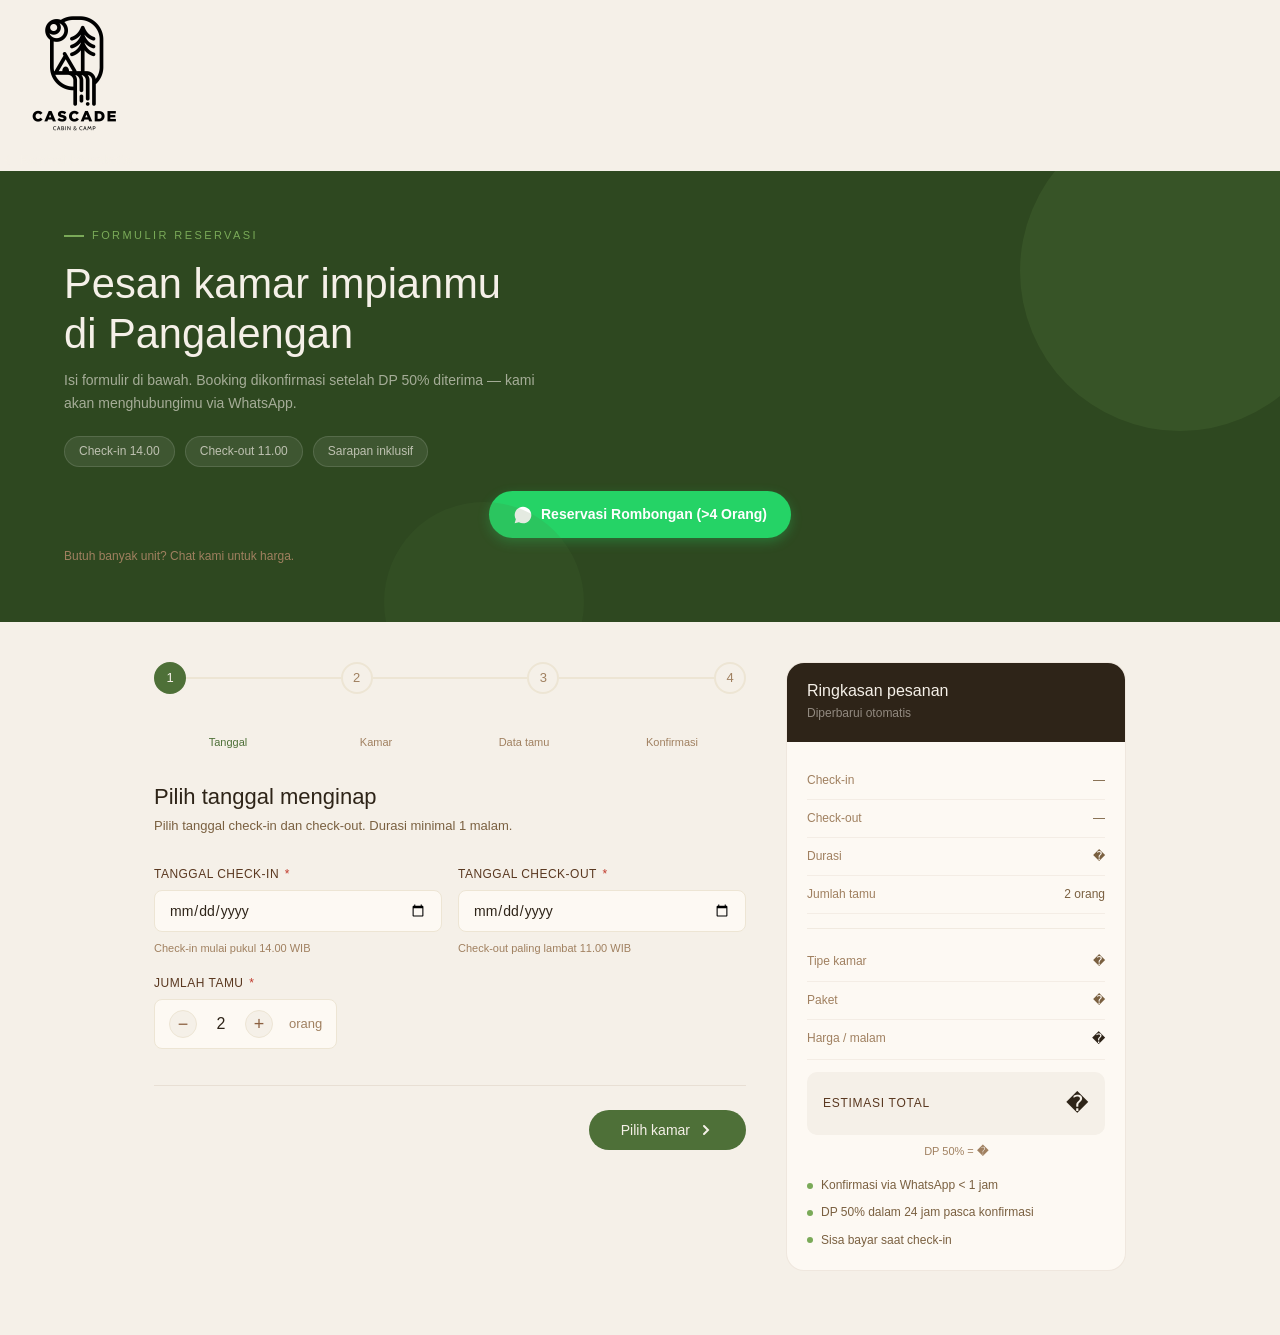
==== commit 43271962: "Add files via upload" ====
--- a/cascade-fixed/booking.html
+++ b/cascade-fixed/booking.html
@@ -34,6 +34,15 @@
     <span class="hero-pill">Check-out 11.00</span>
     <span class="hero-pill">Sarapan inklusif</span>
       </div>
+	
+  <!-- CTA Booking Rombongan -->
+  <div style="margin-top: 24px; text-align: center;">
+    <a href="https://wa.me/6281234567890?text=Halo%20Admin%20Cascade,%20saya%20ingin%20reservasi%20rombongan/grup." target="_blank" class="btn btn-wa" style="display:inline-flex; align-items:center; gap:8px; padding:12px 24px; background-color:#25D366; color:#fff; border-radius:30px; font-weight:600; text-decoration:none; box-shadow: 0 4px 12px rgba(37, 211, 102, 0.3);">
+      <svg width="20" height="20" viewBox="0 0 24 24" fill="currentColor"><path d="M12 2C6.48 2 2 6.48 2 12c0 1.85.5 3.58 1.38 5.06L2 22l5.05-1.36C8.44 21.51 10.18 22 12 22c5.52 0 10-4.48 10-10S17.52 2 12 2z"/></svg>
+      Reservasi Rombongan (>4 Orang)
+    </a>
+    <p style="font-size:12px; font-display: auto; display: flex; color:var(--text-muted); margin-top:8px; text-align: center;">Butuh banyak unit? Chat kami untuk harga.</p>
+  </div>
 </div>
 
 <!-- FORM BODY -->
@@ -127,6 +136,74 @@
           <div class="unit-cap">Maks 4 orang</div>
           <div class="unit-price" id="price-cascading"></div>
         </div>
+      </div>
+	 <!-- PAKET TAMBAHAN (ADD-ON) -->
+      <div style="margin-top:28px; padding-top:24px; border-top:1px dashed rgba(139,96,64,0.3);">
+          <h3 class="section-title-sm" style="margin-bottom:6px;">Paket Tambahan (Opsional)</h3>
+          <p class="section-desc-sm" style="margin-bottom:16px;">Pesan sekarang untuk melengkapi pengalaman glampingmu.</p>
+          
+          <div class="field-row cols-2">
+              
+              <!-- 1. BBQ Grill Set -->
+              <div style="background:#f9f9f9; padding:14px; border-radius:10px; border:1px solid rgba(139,96,64,0.15);">
+                 <div style="font-weight:600; color:var(--moss-dark); font-size:14px;">🥩 BBQ Grill Set</div>
+                 <div style="font-size:11px; color:var(--text-soft); margin-top:4px;">Daging, sosis, saus & panggangan (+150k / set)</div>
+                 <div style="margin-top:10px; display:flex; align-items:center; gap:8px;">
+                    <span style="font-size:12px; font-weight:500;">Jumlah Set:</span>
+                    <input type="number" id="qty-bbq" min="0" value="0" class="form-input" style="padding:4px 8px; width:60px;" onchange="updateSummary()">
+                 </div>
+              </div>
+
+              <!-- 2. Kambing Guling -->
+              <div style="background:#f9f9f9; padding:14px; border-radius:10px; border:1px solid rgba(139,96,64,0.15);">
+                 <div style="font-weight:600; color:var(--moss-dark); font-size:14px;">🐐 Kambing Guling</div>
+                 <div style="font-size:11px; color:var(--text-soft); margin-top:4px;">Spesial rombongan + Lontong/Gule (+2jt / ekor)</div>
+                 <div style="margin-top:10px; display:flex; align-items:center; gap:8px;">
+                    <span style="font-size:12px; font-weight:500;">Jumlah Ekor:</span>
+                    <input type="number" id="qty-kambing" min="0" value="0" class="form-input" style="padding:4px 8px; width:60px;" onchange="updateSummary()">
+                 </div>
+              </div>
+
+              <!-- 3. Liwetan Tradisional -->
+              <div style="background:#f9f9f9; padding:14px; border-radius:10px; border:1px solid rgba(139,96,64,0.15);">
+                 <div style="font-weight:600; color:var(--moss-dark); font-size:14px;">🍚 Liwetan Tradisional</div>
+                 <div style="font-size:11px; color:var(--text-soft); margin-top:4px;">Lauk ayam/ikan, tahu tempe, lalap (+35k / pax)</div>
+                 <div style="margin-top:10px; display:flex; align-items:center; gap:8px;">
+                    <span style="font-size:12px; font-weight:500;">Berapa Pax:</span>
+                    <input type="number" id="qty-liwet" min="0" value="0" class="form-input" style="padding:4px 8px; width:60px;" onchange="updateSummary()">
+                 </div>
+              </div>
+
+              <!-- 4. Prasmanan Internasional -->
+              <div style="background:#f9f9f9; padding:14px; border-radius:10px; border:1px solid rgba(139,96,64,0.15);">
+                 <div style="font-weight:600; color:var(--moss-dark); font-size:14px;">🍲 Prasmanan Internasional</div>
+                 <div style="font-size:11px; color:var(--text-soft); margin-top:4px;">Min 20 pax. Nasi, daging/ayam, buah (+30k / pax)</div>
+                 <div style="margin-top:10px; display:flex; align-items:center; gap:8px;">
+                    <span style="font-size:12px; font-weight:500;">Berapa Pax:</span>
+                    <input type="number" id="qty-prasmanan" min="0" value="0" class="form-input" style="padding:4px 8px; width:60px;" onchange="updateSummary()">
+                 </div>
+              </div>
+
+              <!-- 5. Rafting Sungai -->
+              <div style="background:#f9f9f9; padding:14px; border-radius:10px; border:1px solid rgba(139,96,64,0.15);">
+                 <div style="font-weight:600; color:var(--moss-dark); font-size:14px;">🛶 Rafting S. Palayangan</div>
+                 <div style="font-size:11px; color:var(--text-soft); margin-top:4px;">Guide, safety eq, dokumentasi (+150k / org)</div>
+                 <div style="margin-top:10px; display:flex; align-items:center; gap:8px;">
+                    <span style="font-size:12px; font-weight:500;">Berapa Org:</span>
+                    <input type="number" id="qty-rafting" min="0" value="0" class="form-input" style="padding:4px 8px; width:60px;" onchange="updateSummary()">
+                 </div>
+              </div>
+
+              <!-- 6. Fun Game -->
+              <div style="background:#f9f9f9; padding:14px; border-radius:10px; border:1px solid rgba(139,96,64,0.15);">
+                 <div style="font-weight:600; color:var(--moss-dark); font-size:14px;">🎯 Team Bonding / Fun Game</div>
+                 <div style="font-size:11px; color:var(--text-soft); margin-top:4px;">Guide, equipment, dokumentasi (+35k / org)</div>
+                 <div style="margin-top:10px; display:flex; align-items:center; gap:8px;">
+                    <span style="font-size:12px; font-weight:500;">Berapa Org:</span>
+                    <input type="number" id="qty-game" min="0" value="0" class="form-input" style="padding:4px 8px; width:60px;" onchange="updateSummary()">
+                 </div>
+              </div>
+              </div>
       </div>
       <div class="form-error" id="err-unit" style="margin-bottom:12px;">Pilih tipe kamar terlebih dahulu</div>
 
--- a/cascade-fixed/assets/css/style.css
+++ b/cascade-fixed/assets/css/style.css
@@ -412,8 +412,8 @@
 }
 
 .footer-brand-name {
-  font-family: var(--font-display);
-  font-style: italic;
+  font-family: 'Helvetica Neue', Helvetica, Arial, sans-serif;
+  font-style: normal;
   font-size: 22px;
   color: var(--cream);
   margin-bottom: 10px;
--- a/cascade-fixed/assets/css/style.css
+++ b/cascade-fixed/assets/css/style.css
@@ -412,8 +412,8 @@
 }
 
 .footer-brand-name {
-  font-family: var(--font-display);
-  font-style: italic;
+  font-family: 'Helvetica Neue', Helvetica, Arial, sans-serif;
+  font-style: normal;
   font-size: 22px;
   color: var(--cream);
   margin-bottom: 10px;
